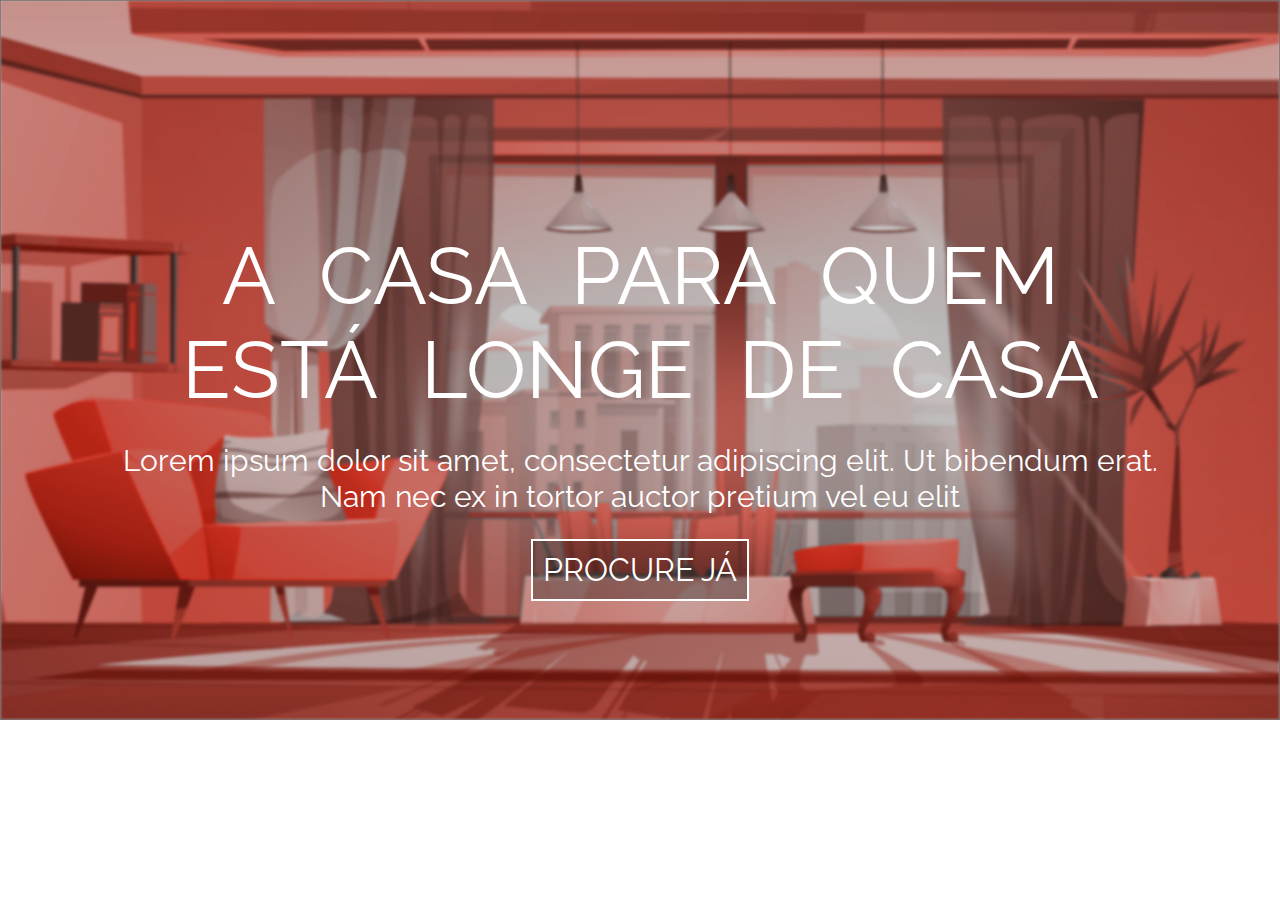
==== index.html @ 701491e0 "Add files via upload" ====
<!DOCTYPE html>
<html lang="pt-br">
<head>
    <meta charset="UTF-8">
    <meta http-equiv="X-UA-Compatible" content="IE=edge">
    <meta name="viewport" content="width=device-width, initial-scale=1.0">
    <link rel="stylesheet" href="style.css">
    <link rel="stylesheet" href="reset.css">
    <title>Imobilar</title>
</head>
<body>
<section>
    <div class="logo"><img src="img/logo1pri.png" alt=""></div>
    <div><h1 class="font1">A CASA PARA QUEM <br>ESTÁ LONGE DE CASA</h1></div>
    <div><p>Lorem ipsum dolor sit amet, consectetur adipiscing elit. Ut bibendum erat.
       <br> Nam nec ex in tortor auctor pretium vel eu elit</p></div>
   <a href="List Page/list.html"><button class="botao" >PROCURE JÁ</button></a> 
</section>
    
</body>
</html>
---- style.css ----
@font-face{
    src: url(fonts/raleway.ttf);
    font-family: 'raleway';
}
body{
    background-image: url(img/bg.png);
    background-repeat: no-repeat;
    background-size: 100vmax;
    width: 100vw;
    height: 100vh;
    display: flex;
    justify-content: center;
    text-align: center;
    font-family: 'raleway';
}

.logo img{
    margin-top: 25px;
    width: 300px;
    height: auto;
    
}
.font1{
    word-spacing: 25px;
    margin-top: 200px;
    font-size: 5rem;
    color:white ;
    margin-bottom: 25px;
}
p{
    font-size: 1.9rem;
    color: white;
}
.botao{
    border: 2px solid white;
    padding: 1%;
    margin-top: 25px;
    background-color: rgba(0, 0, 0, 0.3);
    font-size: 2rem;
    color: white;
}
.botao:hover{
    border: 2px solid #C0392B;
    background-color: #C0392B;
    cursor: pointer;
}
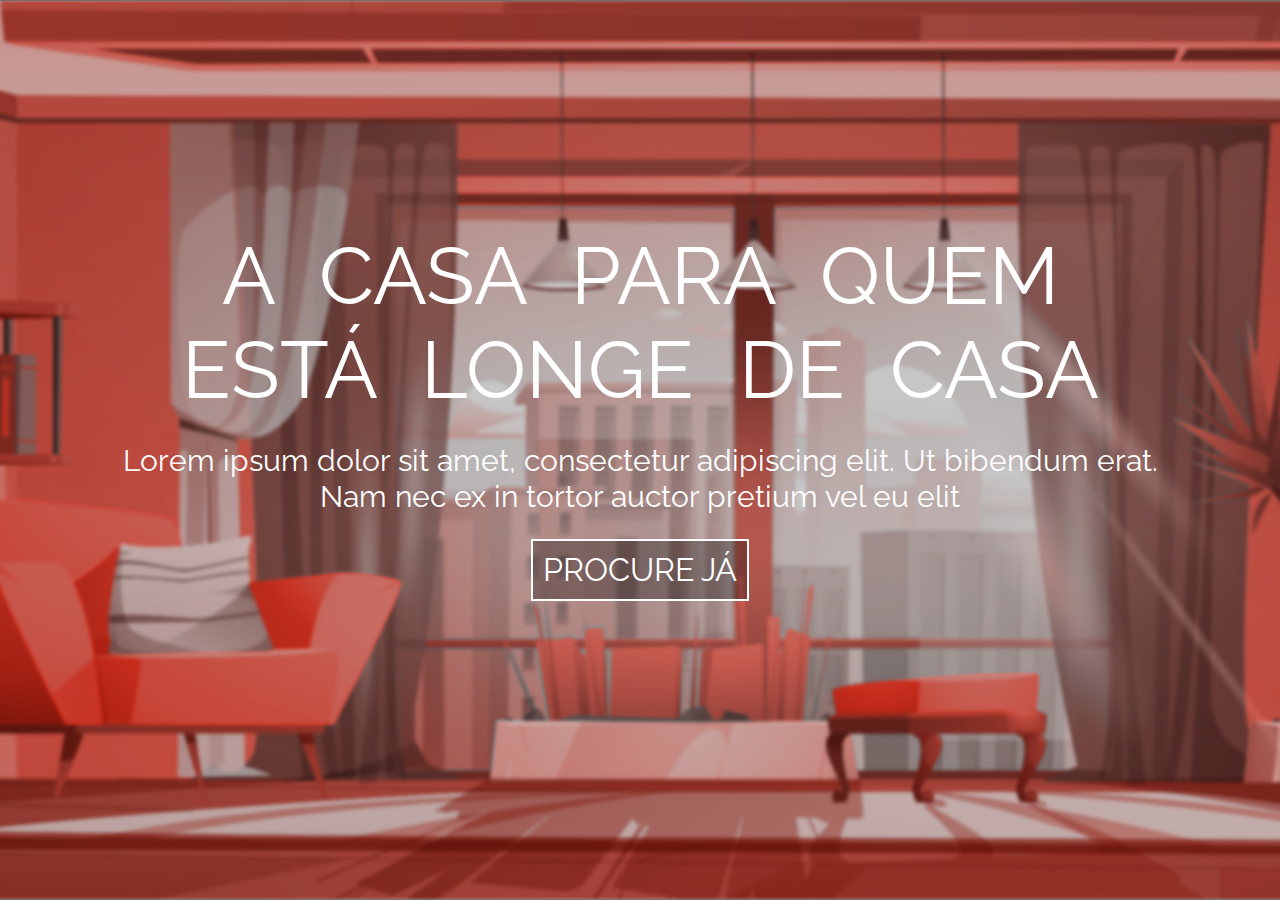
==== commit e648556a: "Add files via upload" ====
--- a/index.html
+++ b/index.html
@@ -4,18 +4,22 @@
     <meta charset="UTF-8">
     <meta http-equiv="X-UA-Compatible" content="IE=edge">
     <meta name="viewport" content="width=device-width, initial-scale=1.0">
+    <link rel="preconnect" href="https://fonts.googleapis.com">
+    <link rel="preconnect" href="https://fonts.gstatic.com" crossorigin>
+    <link href="https://fonts.googleapis.com/css2?family=Raleway&display=swap" rel="stylesheet">
     <link rel="stylesheet" href="style.css">
     <link rel="stylesheet" href="reset.css">
     <title>Imobilar</title>
 </head>
 <body>
-<section>
-    <div class="logo"><img src="img/logo1pri.png" alt=""></div>
-    <div><h1 class="font1">A CASA PARA QUEM <br>ESTÁ LONGE DE CASA</h1></div>
-    <div><p>Lorem ipsum dolor sit amet, consectetur adipiscing elit. Ut bibendum erat.
-       <br> Nam nec ex in tortor auctor pretium vel eu elit</p></div>
-   <a href="List Page/list.html"><button class="botao" >PROCURE JÁ</button></a> 
-</section>
-    
+    <section>
+        <div class="logo"><img src="img/logo1pri.png" alt=""></div>
+        <div><h1 class="font1">A CASA PARA QUEM <br>ESTÁ LONGE DE CASA</h1></div>
+        <div>
+            <p>Lorem ipsum dolor sit amet, consectetur adipiscing elit. Ut bibendum erat.
+            <br>Nam nec ex in tortor auctor pretium vel eu elit</p>
+        </div>
+    <a href="List Page/list.html"><button class="botao" >PROCURE JÁ</button></a> 
+    </section>
 </body>
 </html>--- a/style.css
+++ b/style.css
@@ -1,17 +1,14 @@
-@font-face{
-    src: url(fonts/raleway.ttf);
-    font-family: 'raleway';
-}
 body{
     background-image: url(img/bg.png);
     background-repeat: no-repeat;
-    background-size: 100vmax;
+    background-size: cover;
+    background-position: center;
     width: 100vw;
     height: 100vh;
     display: flex;
     justify-content: center;
     text-align: center;
-    font-family: 'raleway';
+    font-family: 'Raleway', sans-serif;
 }
 
 .logo img{
@@ -40,6 +37,7 @@
     color: white;
 }
 .botao:hover{
+    transition: all 0.2s;
     border: 2px solid #C0392B;
     background-color: #C0392B;
     cursor: pointer;
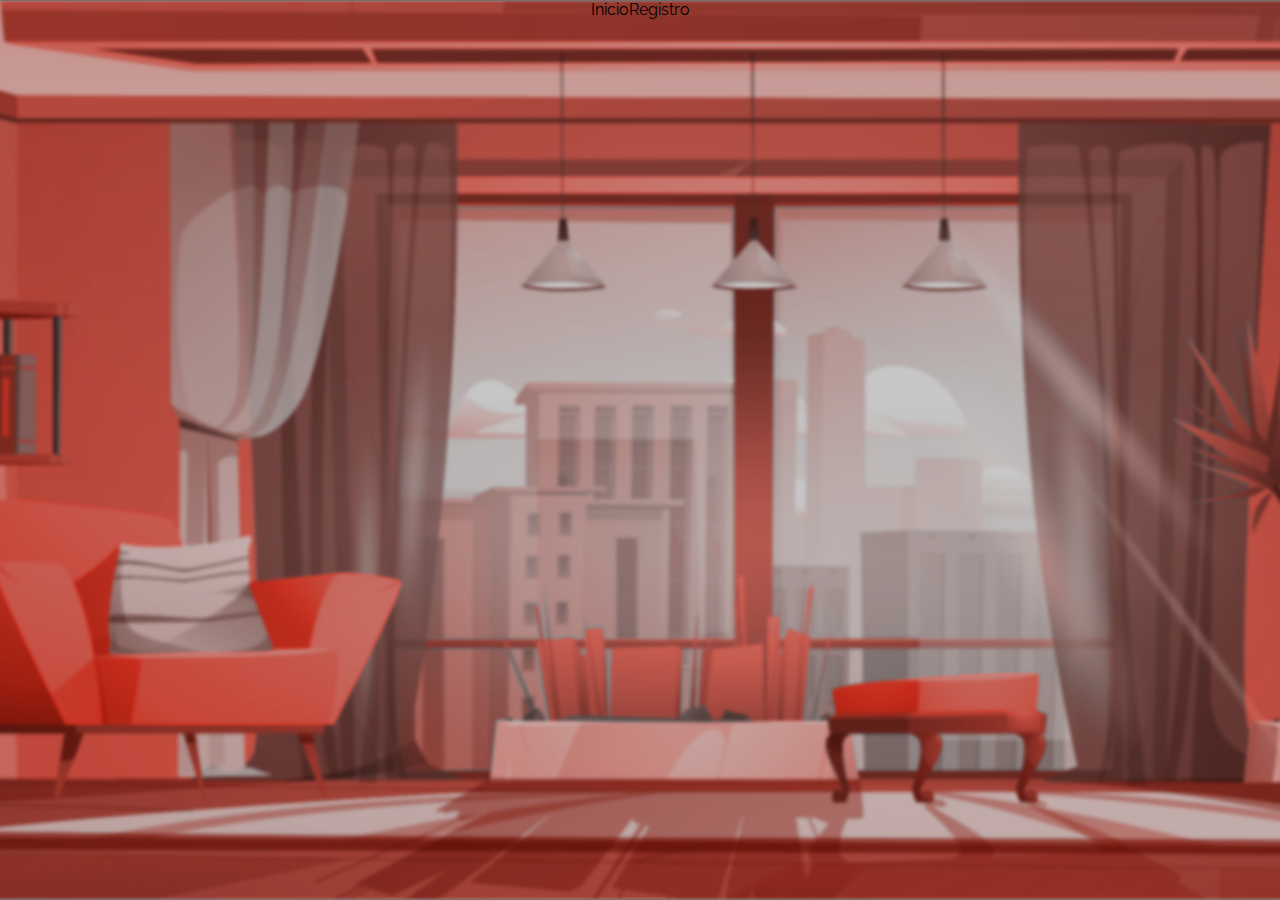
==== commit c028a0b3: "Add files via upload" ====
--- a/index.html
+++ b/index.html
@@ -12,14 +12,7 @@
     <title>Imobilar</title>
 </head>
 <body>
-    <section>
-        <div class="logo"><img src="img/logo1pri.png" alt=""></div>
-        <div><h1 class="font1">A CASA PARA QUEM <br>ESTÁ LONGE DE CASA</h1></div>
-        <div>
-            <p>Lorem ipsum dolor sit amet, consectetur adipiscing elit. Ut bibendum erat.
-            <br>Nam nec ex in tortor auctor pretium vel eu elit</p>
-        </div>
-    <a href="List Page/list.html"><button class="botao" >PROCURE JÁ</button></a> 
-    </section>
+    <a href="List Page/list.html">Inicio</a>
+    <a href="Register Page/register.html">Registro</a>
 </body>
 </html>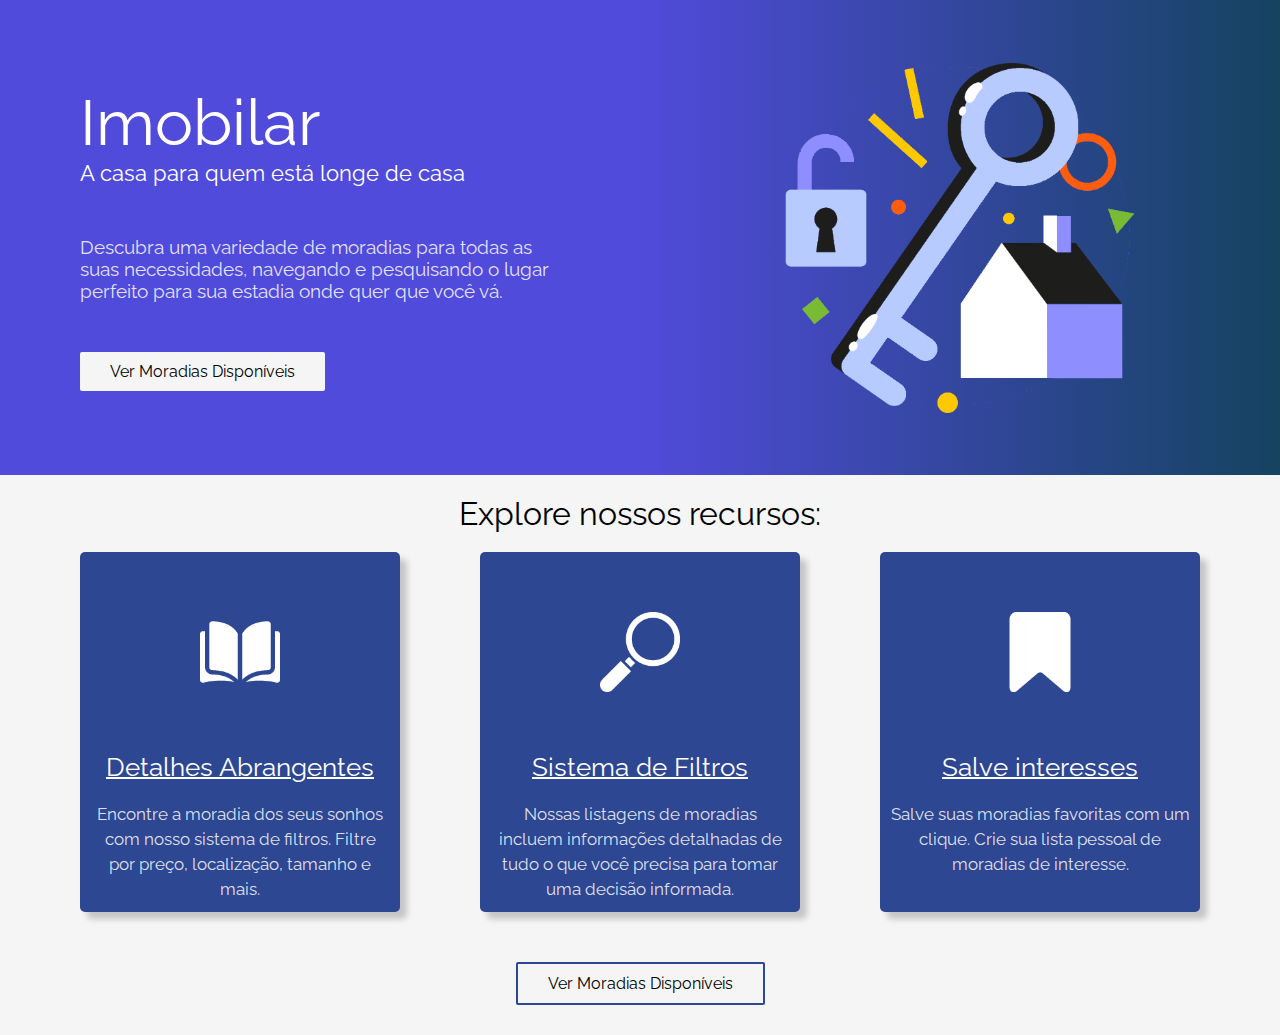
==== commit 3554be8a: "Add files via upload" ====
--- a/index.html
+++ b/index.html
@@ -7,12 +7,53 @@
     <link rel="preconnect" href="https://fonts.googleapis.com">
     <link rel="preconnect" href="https://fonts.gstatic.com" crossorigin>
     <link href="https://fonts.googleapis.com/css2?family=Raleway&display=swap" rel="stylesheet">
+    <link rel="preconnect" href="https://fonts.googleapis.com">
+    <link rel="preconnect" href="https://fonts.gstatic.com" crossorigin>
+    <link href="https://fonts.googleapis.com/css2?family=Roboto&display=swap" rel="stylesheet">
+    <link rel="stylesheet" href="reset.css">
+    <link rel="stylesheet" href="header.css">
     <link rel="stylesheet" href="style.css">
-    <link rel="stylesheet" href="reset.css">
     <title>Imobilar</title>
 </head>
 <body>
-    <a href="List Page/list.html">Inicio</a>
-    <a href="Register Page/register.html">Registro</a>
+    <main>
+        <section class="banner">
+            <section class="banner-text">
+                <div>
+                    <h1>Imobilar</h1>
+                    <h2>A casa para quem está longe de casa</h2>
+                </div>
+                <p>
+                    Descubra uma variedade de moradias para todas as suas necessidades, navegando 
+                    e pesquisando o lugar perfeito para sua estadia onde quer que você vá.
+                </p>
+                <a href="List Page/list.html" class="banner-button">Ver Moradias Disponíveis</a>
+            </section>
+            <section class="banner-img">
+                <img src="img/banner.png" alt="banner-img">
+            </section>
+        </section>
+        <section class="features">
+            <h2>Explore nossos recursos:</h2>
+            <section class="features-items">
+                <div class="features-item">
+                    <img src="img/open-book-white.png" alt="livro-icon">
+                    <h2>Detalhes Abrangentes</h2>
+                    <p>Encontre a moradia dos seus sonhos com nosso sistema de filtros. Filtre por preço, localização, tamanho e mais.</p>
+                </div>
+                <div class="features-item">
+                    <img src="img/loupe-white.png" alt="lupa-icon">
+                    <h2>Sistema de Filtros</h2>
+                    <p>Nossas listagens de moradias incluem informações detalhadas de tudo o que você precisa para tomar uma decisão informada.</p>
+                </div>
+                <div class="features-item">
+                    <img src="img/bookmark-white.png" alt="bookmark-icon">
+                    <h2>Salve interesses</h2>
+                    <p>Salve suas moradias favoritas com um clique. Crie sua lista pessoal de moradias de interesse.</p>
+                </div>
+            </section>
+            <a href="List Page/list.html" class="feature-button">Ver Moradias Disponíveis</a>
+        </section>
+    </main>
 </body>
 </html>--- a/header.css
+++ b/header.css
@@ -0,0 +1,296 @@
+:root{ 
+    --blueColor: #154360;
+    --redColor: #c0392b;
+    --menu-items: 3;
+}
+body{
+    background-color: #F5F5F5;
+    font-family: 'Roboto', sans-serif;
+    display: flex;
+    flex-direction: column;
+    justify-content: center;
+    margin-top: 50px;
+}
+.mobile-menu-overlay,.mobile-menu-bar{
+    display: none;
+}
+.header-main{
+    position: fixed;
+    top: 0;
+    font-family: 'Roboto', sans-serif;
+    width: 100%;
+    height: 50px;
+    background-color: white;
+    display: flex;
+    justify-content: center;
+    font-size: 1.22rem;
+    color: var(--blueColor);
+    box-shadow: 5px 5px 10px rgba(0, 0, 0, 0.1);
+    z-index: 10;
+}
+.wrapper,.header-wrapper{
+    width: 90%;
+}
+.wrapper{
+    height: fit-content;
+    align-self: center;
+    display: flex;
+    gap: 40px;
+    margin-top: 30px;
+}
+.header-wrapper{
+    height: 100%;
+    display: flex;
+    justify-content: space-between;
+    align-items: center;
+}
+.header-logo{
+    width: 120px;
+    height: fit-content;
+    display: flex;
+    align-items: center;
+    margin-top: 5px;
+}
+.header-navigation{
+    width: fit-content;
+    height: fit-content;
+}
+.header-navigation ul,.header-icons ul{
+    display: flex;
+    gap: 20px; /* standard: 30px */
+    margin-top: 2px;
+}
+.header-navigation ul li a,.header-icons ul li a{
+    border-bottom: 2px solid transparent;
+}
+.header-navigation ul li a:hover,.header-icons ul li a:hover{
+    transition: all 0.3s;
+    cursor: pointer;
+    color: var(--redColor);
+    border-bottom: 2px solid var(--redColor);
+}
+.header-icons{
+    display: flex;
+    align-items: center;
+    gap: 30px;
+    width: fit-content;
+    height: fit-content;
+}
+.header-icons-addnotif{
+    display: flex;
+    gap: 30px;
+    width: fit-content;
+    height: fit-content;
+}
+.header-icons ul{
+    gap: 10px;
+}
+.header-icons div,.header-icons a{
+    width: fit-content;
+    height: fit-content;
+    display: flex;
+    align-items: center;
+    justify-content: center;
+}
+.header-icons img{
+    width: auto;
+    height: 25px;
+}
+.header-pfp img{
+    width: auto;
+    height: 35px;
+}
+.header-logo a img:hover,.header-pfp img,.header-icons img{
+    cursor: pointer;
+}
+.header-main::-webkit-scrollbar {
+    display: none;
+}
+/* Hide scrollbar*/
+html{
+    -ms-overflow-style: none;  /* IE and Edge */
+    scrollbar-width: none;  /* Firefox */
+}
+@media screen and (max-width: 992px) {
+    body{
+        margin: 50px 0;
+    }
+    .mobile-menu-bar{
+        display: flex;
+        align-items: center;
+        justify-content: space-between;
+        width: 100%;
+        height: fit-content;
+        background-color: white;
+        border-bottom: 2px solid var(--blueColor);
+        padding: 7px 10px;
+        position: fixed;
+        top: 0;
+        right: 0;
+        left: 0;
+        z-index: 10;
+    }
+    .mobile-menu-logo{
+        width: fit-content;
+        height: fit-content;
+        visibility: visible;
+        cursor: pointer;
+    }
+    .mobile-menu-logo img{
+        width: 150px;
+        height: auto;
+    }
+    .mobile-menu-menuButton,.mobile-menu-exitButton{
+        display: flex;
+        align-items: center;
+        width: fit-content;
+        height: fit-content;
+        cursor: pointer;
+        gap: 7px;
+        color: white;
+        font-size: 1.2rem;
+        background-color: var(--blueColor);
+        padding: 7px 10px;
+        border-radius: 100px;
+    }
+    .mobile-menu-menuButton:hover,.mobile-menu-exitButton:hover{
+        transition: all 0.2s;
+        background-color: var(--redColor);
+    }
+    .mobile-menu-menuButton img,.mobile-menu-exitButton img{
+        width: 25px;
+        height: auto;
+    }
+    .mobile-menu-exitButton{
+        display: none;
+    }
+    .mobile-menu-overlay{
+        position: fixed;
+        width: 100%;
+        height: 100%;
+        top: 0;
+        right: 0;
+        bottom: 0;
+        left: 0;
+        z-index: 5;
+        background-color: rgba(0, 0, 0, 0.6);
+    }
+    .header-main{
+        width: 0%;
+        height: 100%;
+        position: fixed;
+        top: 0;
+        right: 0;
+        bottom: 0;
+        left: 0;
+        flex-direction: column;
+        align-items: center;
+        font-size: 1.4rem;
+        box-shadow: unset;
+        overflow-y: auto;
+        overflow-x: hidden;
+    }
+    .header-wrapper{
+        flex-direction: column;
+        padding: 10px 0;
+    }
+    /* Logo Part Start */
+    .header-logo{
+        width: 100%;
+        height: fit-content;
+        margin-top: 0;
+        padding: 10px 0;
+        justify-content: center;
+        border-bottom: 3px solid rgba(0, 0, 0, 0.1);
+        border-top: 3px solid rgba(0, 0, 0, 0.1);
+        order: 1;
+    }
+    .header-logo a{
+        width: fit-content;
+        height: fit-content;
+    }
+    .header-logo img{
+        width: 200px;
+        height: auto;
+    }
+    /* Logo Part End */
+    /* User Part Start */
+    .header-icons{
+        padding: 10px 0;
+        flex-direction: column;
+        align-items: center;
+        justify-content: space-evenly;
+        width: 100%;
+        height: 100%;
+        border-bottom: 3px solid rgba(0, 0, 0, 0.1);
+        order: 2;
+    }
+    .header-pfp{
+        order: -2;
+    }
+    .header-pfp img{
+        height: 100px;
+    }
+    .header-icons ul{
+        order: -1;
+        width: 100%;
+        display: flex;
+        flex-direction: column;
+        gap: 15px;
+        align-items: center;
+        justify-content: center;
+    }
+    .header-icons-addnotif{
+        gap: 75px;
+        justify-content: space-between;
+    }
+    .header-icons-addnotif img{
+        height: 30px;
+    }
+    /* User Part End */
+    /* Navigation Part Start */
+    .header-navigation{
+        width: 100%;
+        height: 50%;
+        border-bottom: 3px solid rgba(0, 0, 0, 0.1);
+        font-size: 1.3rem;
+        order: 3;
+    }
+    .header-navigation ul{
+        flex-direction: column;
+        width: 100%;
+        height: 100%;
+        gap: 10px;
+        align-items: center;
+        justify-content: space-evenly;
+    }
+    .header-navigation ul li{
+        width: 90%;
+        height: calc(65% / var(--menu-items));
+    }
+    .header-navigation ul li a{
+        width: 100%;
+        height: 100%;
+        display: flex;
+        flex-direction: column;
+        padding: 15px 0;
+        align-items: center;
+        justify-content: center;
+        background-color: var(--blueColor);
+        color: white;
+        border-radius: 10px;
+        white-space: nowrap;
+    }
+    .header-navigation ul li a:hover{
+        cursor: pointer;
+        transition: all 0.2s;
+        background-color: var(--redColor);
+        color: white;
+    }
+    /* Navigation Part End */
+    .header-logo,.header-icons,.header-navigation{
+        transition: all 0.3s ease-in-out;
+        visibility: hidden;
+        opacity: 0;
+    }
+}--- a/style.css
+++ b/style.css
@@ -1,45 +1,191 @@
+:root{
+    --blueColor: #154360;
+    --redColor: #c0392b;
+    scrollbar-width: none;
+}
 body{
-    background-image: url(img/bg.png);
-    background-repeat: no-repeat;
-    background-size: cover;
-    background-position: center;
-    width: 100vw;
-    height: 100vh;
+    margin: 0;
+    background-color: #f5f5f5;
+}
+main{
+    width: 100%;
+    font-family: 'Raleway', sans-serif;
     display: flex;
+    flex-direction: column;
+    gap: 20px 0;
+}
+.banner{
+    width: 100%;
+    height: 475px;
+    background: rgb(81,75,219);
+    background: linear-gradient(90deg, rgba(81,75,219,1) 50%, rgba(21,67,96,1) 100%);
+    color: white;
+    display: flex;
+}
+.banner-text,.banner-img{
+    width: 50%;
+    height: 100%;
+    display: flex;
+    flex-direction: column;
     justify-content: center;
+}
+.banner-img{
+    align-items: center;
+}
+.banner-text{
+    padding: 0 0 0 80px;
+    gap: 50px;
+}
+.banner-text h1{
+    font-size: 4rem;
+}
+.banner-text h2{
+    color: white;
+    font-size: 1.4rem;
+}
+.banner-text p{
+    color: rgba(255, 255, 255, 0.85);
+    font-size: 1.2rem;
+    width: 85%;
+}
+.banner-text a,.features a{
+    width: fit-content;
+    height: fit-content;
+    background-color: #f5f5f5;
+    color: black;
+    padding: 10px 30px;
+    border-radius: 2px;
+    transition: box-shadow 0.3s ease-in-out,color 0.3s ease-in-out;
+}
+@media (pointer: fine){
+    .banner-text a:hover{
+        cursor: pointer;
+        color: white;
+        box-shadow: inset 255px 0 0 0 #c0392b;
+    }
+}
+.banner-img img{
+    width: 350px;
+    height: auto;
+    user-select: none;
+}
+.features{
+    width: 100%;
+    height: fit-content;
+    display: flex;
+    flex-direction: column;
+    align-items: center;
+    gap: 20px 0;
+}
+.features h2{
+    font-size: 2rem;
+}
+.features a{
+    border: 2px solid #2E4793;
+    margin: 30px 0;
+}
+@media (pointer: fine){
+    .features a:hover{
+        cursor: pointer;
+        color: white;
+        box-shadow: inset 255px 0 0 0 #2E4793;
+    }
+}
+.features-items{
+    width: 100%;
+    height: fit-content;
+    display: flex;
+    justify-content: space-evenly;
+}
+.features-item{
+    width: 25%;
+    background-color: #2E4793;
+    display: flex;
+    flex-direction: column;
+    align-items: center;
+    color: white;
+    gap: 20px 0;
+    padding: 10px;
+    border-radius: 5px;
+    box-shadow: 7px 7px 6px rgba(0, 0, 0, 0.2);
+}
+@media (pointer: fine){
+    .features-item:hover{
+        transition: transform 0.2s ease-in-out;
+        transform: scale(1.02);
+    }
+}
+.features-item img{
+    width: 80px;
+    height: auto;
+    margin: 50px 0 40px 0;
+    user-select: none;
+}
+.features-item h2{
+    font-size: 1.6rem;
+    text-decoration: underline;
+    text-decoration-thickness: 2px;
     text-align: center;
-    font-family: 'Raleway', sans-serif;
+}
+.features-item p{
+    font-size: 1.05rem;
+    color: rgba(255, 255, 255, 0.85);
+    line-height: 25px;
+    text-align: center;
 }
 
-.logo img{
-    margin-top: 25px;
-    width: 300px;
-    height: auto;
-    
+@media only screen and (max-width: 1200px) {
+    .features-item h2{
+        font-size: 1.3rem;
+    }
+    .features-item p{
+        font-size: 1rem;
+    }
 }
-.font1{
-    word-spacing: 25px;
-    margin-top: 200px;
-    font-size: 5rem;
-    color:white ;
-    margin-bottom: 25px;
+@media only screen and (max-width: 992px) {
+    .banner-img{
+        display: none;
+    }
+    .banner-text{
+        width: 100%;
+    }
+    .features-items{
+        justify-content: center;
+        gap: 0 20px;
+    }
+    .features-item{
+        width: 30%;
+    }  
 }
-p{
-    font-size: 1.9rem;
-    color: white;
+@media only screen and (max-width: 720px) {
+    .features-items{
+        flex-direction: column;
+        justify-content: center;
+        align-items: center;
+        gap: 20px 0;
+    }
+    .features-item {
+        width: 50%;
+    }
+    .banner-text{
+        padding: 0;
+        align-items: center;
+    }
+    .banner-text div{
+        display: flex;
+        flex-direction: column;
+        justify-content: center;
+        align-items: center;
+    }
+    .banner-text p{
+        text-align: center;
+    }
+    .banner-text a{
+        align-self: center;
+    }
 }
-.botao{
-    border: 2px solid white;
-    padding: 1%;
-    margin-top: 25px;
-    background-color: rgba(0, 0, 0, 0.3);
-    font-size: 2rem;
-    color: white;
-}
-.botao:hover{
-    transition: all 0.2s;
-    border: 2px solid #C0392B;
-    background-color: #C0392B;
-    cursor: pointer;
-}
-
+@media only screen and (max-width: 600px) {
+    .features-item{
+        width: 70%;
+    }
+}